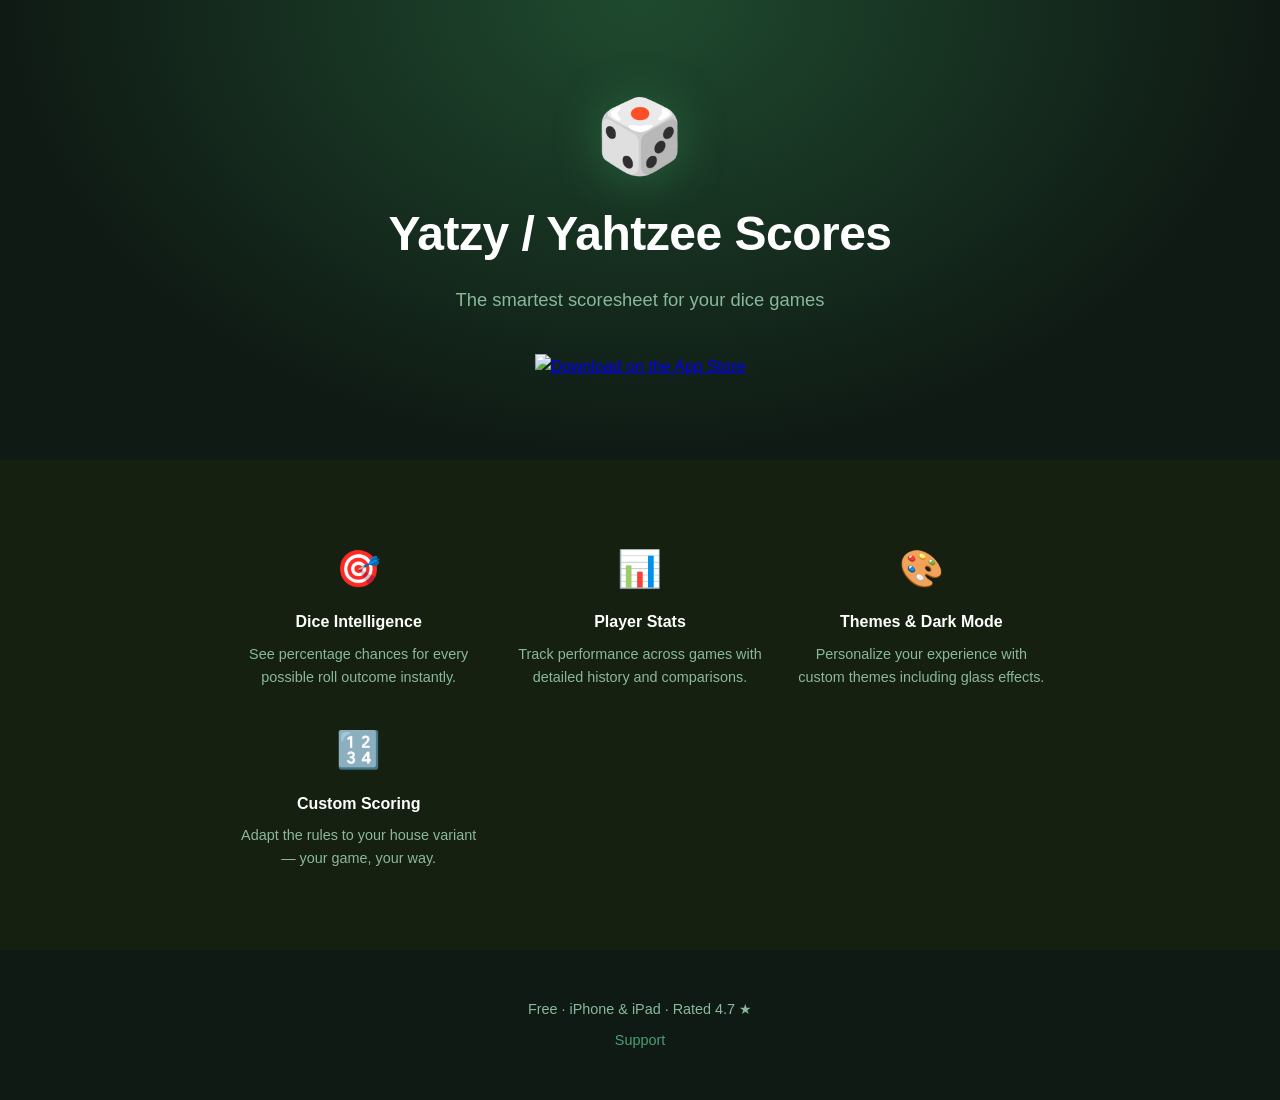
==== landing-page/index.html @ 767a39b3 "Add files via upload" ====
<!DOCTYPE html>
<html lang="en">
<head>
  <meta charset="UTF-8" />
  <meta name="viewport" content="width=device-width, initial-scale=1.0" />
  <title>Yatzy / Yahtzee Scores – Easy Scorecard</title>
  <meta name="description" content="The smartest scoresheet companion for Yahtzee and Yatzy. Track scores, stats, and history — for free on iPhone and iPad." />
  <link rel="stylesheet" href="style.css" />
</head>
<body>

  <header>
    <div class="container">
      <div class="app-icon">🎲</div>
      <h1>Yatzy / Yahtzee Scores</h1>
      <p class="tagline">The smartest scoresheet for your dice games</p>
      <a class="btn-download" href="https://apps.apple.com/us/app/yatzy-yahtzee-scores/id6457514656" target="_blank" rel="noopener">
        <img src="https://developer.apple.com/assets/elements/badges/download-on-the-app-store.svg" alt="Download on the App Store" />
      </a>
    </div>
  </header>

  <section class="features">
    <div class="container">
      <div class="feature-grid">
        <div class="feature">
          <span class="icon">🎯</span>
          <h3>Dice Intelligence</h3>
          <p>See percentage chances for every possible roll outcome instantly.</p>
        </div>
        <div class="feature">
          <span class="icon">📊</span>
          <h3>Player Stats</h3>
          <p>Track performance across games with detailed history and comparisons.</p>
        </div>
        <div class="feature">
          <span class="icon">🎨</span>
          <h3>Themes & Dark Mode</h3>
          <p>Personalize your experience with custom themes including glass effects.</p>
        </div>
        <div class="feature">
          <span class="icon">🔢</span>
          <h3>Custom Scoring</h3>
          <p>Adapt the rules to your house variant — your game, your way.</p>
        </div>
      </div>
    </div>
  </section>

  <footer>
    <div class="container">
      <p>Free · iPhone &amp; iPad · Rated 4.7 ★</p>
      <p><a href="mailto:yatzy.scores@gmail.com">Support</a></p>
    </div>
  </footer>

</body>
</html>
---- landing-page/style.css ----
*, *::before, *::after {
  box-sizing: border-box;
  margin: 0;
  padding: 0;
}

:root {
  --green: #3a7d5a;
  --green-dark: #2a5e42;
  --green-light: #4e9e74;
  --bg: #0f1a14;
  --surface: #162010;
  --text: #e8f5ee;
  --muted: #8ab89a;
}

body {
  font-family: -apple-system, BlinkMacSystemFont, "Segoe UI", Roboto, sans-serif;
  background: var(--bg);
  color: var(--text);
  line-height: 1.6;
}

.container {
  max-width: 860px;
  margin: 0 auto;
  padding: 0 24px;
}

/* ── Header ── */
header {
  text-align: center;
  padding: 100px 24px 80px;
  background: radial-gradient(ellipse at 50% 0%, #1f4a2f 0%, var(--bg) 70%);
}

.app-icon {
  font-size: 72px;
  line-height: 1;
  margin-bottom: 24px;
  filter: drop-shadow(0 4px 24px rgba(74, 200, 120, 0.3));
}

h1 {
  font-size: clamp(2rem, 5vw, 3rem);
  font-weight: 700;
  letter-spacing: -0.5px;
  margin-bottom: 12px;
  color: #fff;
}

.tagline {
  font-size: 1.15rem;
  color: var(--muted);
  margin-bottom: 40px;
}

.btn-download img {
  height: 52px;
  transition: opacity 0.2s, transform 0.2s;
}

.btn-download:hover img {
  opacity: 0.85;
  transform: translateY(-2px);
}

/* ── Features ── */
.features {
  padding: 80px 24px;
  background: var(--surface);
}

.feature-grid {
  display: grid;
  grid-template-columns: repeat(auto-fit, minmax(180px, 1fr));
  gap: 32px;
}

.feature {
  text-align: center;
}

.feature .icon {
  font-size: 36px;
  display: block;
  margin-bottom: 12px;
}

.feature h3 {
  font-size: 1rem;
  font-weight: 600;
  color: #fff;
  margin-bottom: 8px;
}

.feature p {
  font-size: 0.9rem;
  color: var(--muted);
}

/* ── Footer ── */
footer {
  text-align: center;
  padding: 48px 24px;
  color: var(--muted);
  font-size: 0.9rem;
}

footer p + p {
  margin-top: 8px;
}

footer a {
  color: var(--green-light);
  text-decoration: none;
  border-bottom: 1px solid transparent;
  transition: border-color 0.2s;
}

footer a:hover {
  border-color: var(--green-light);
}

/* ── Responsive ── */
@media (max-width: 480px) {
  header {
    padding: 72px 16px 60px;
  }

  .app-icon {
    font-size: 56px;
  }
}
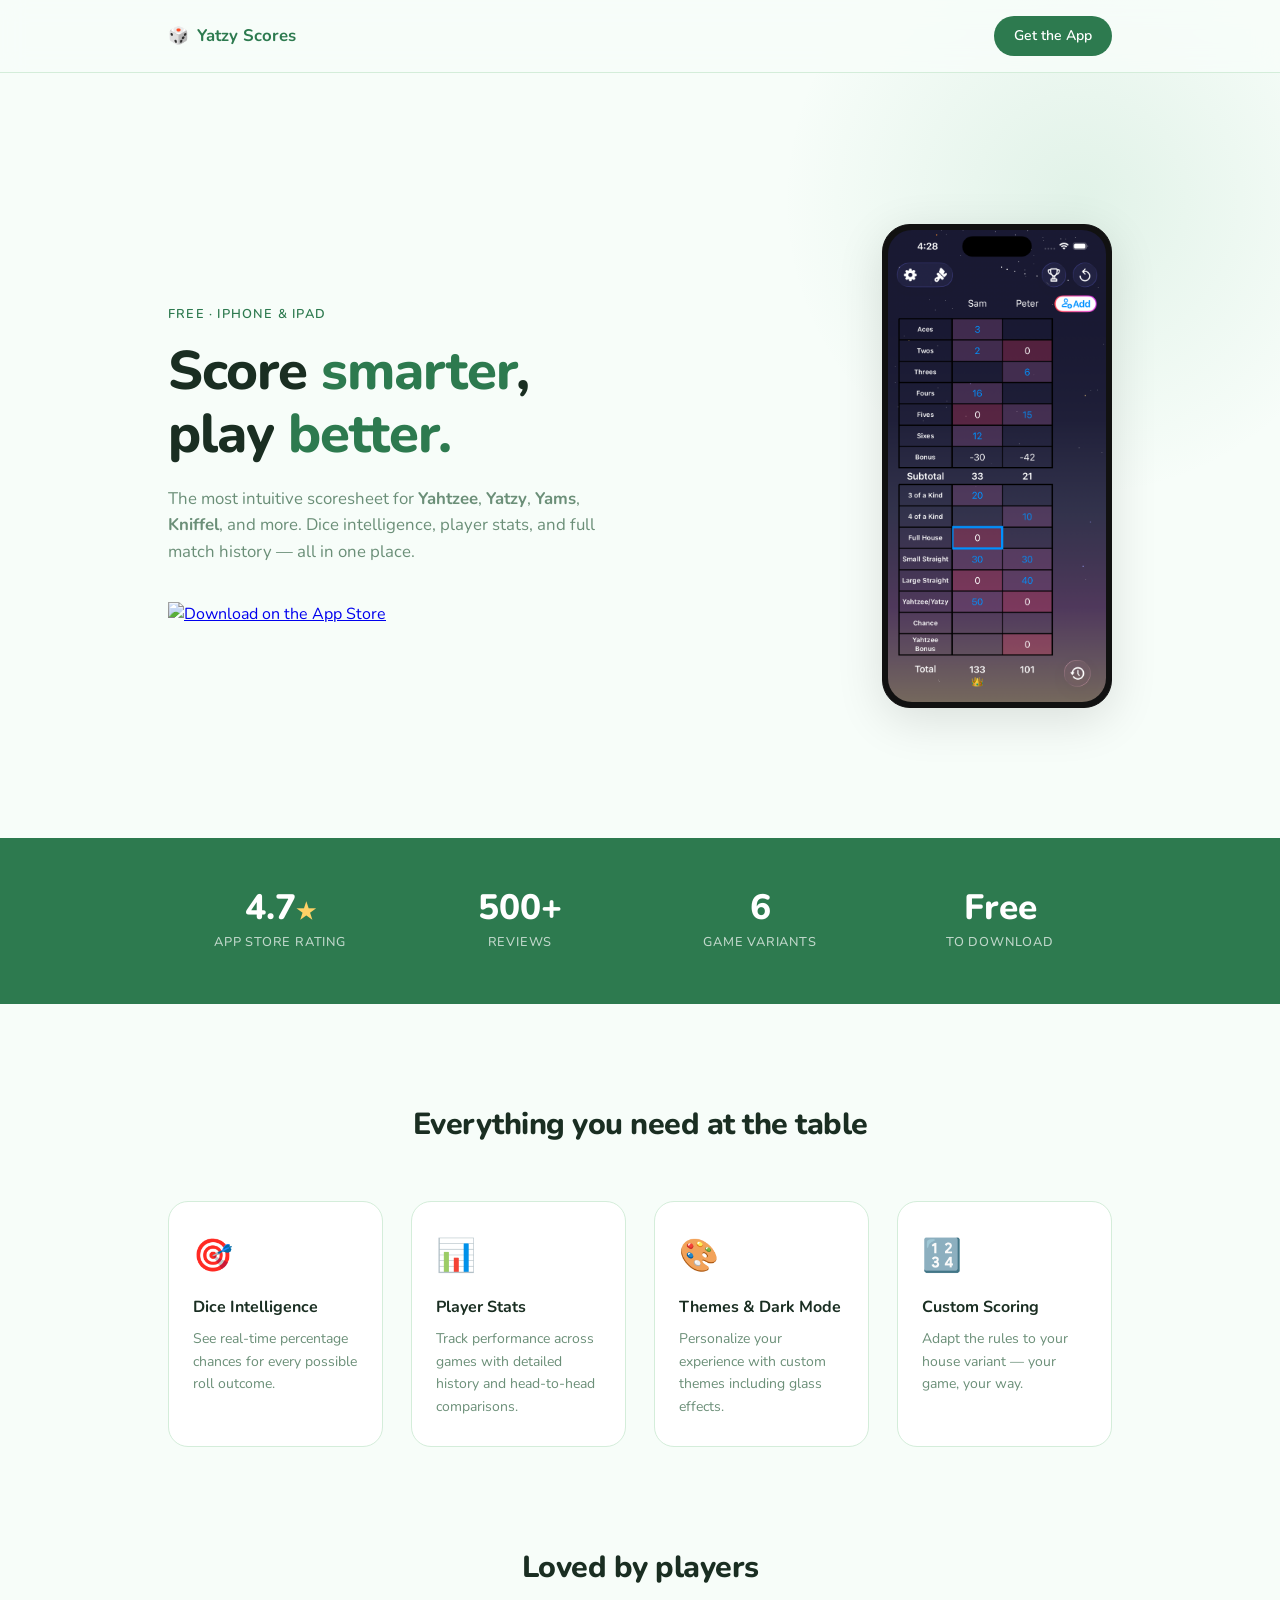
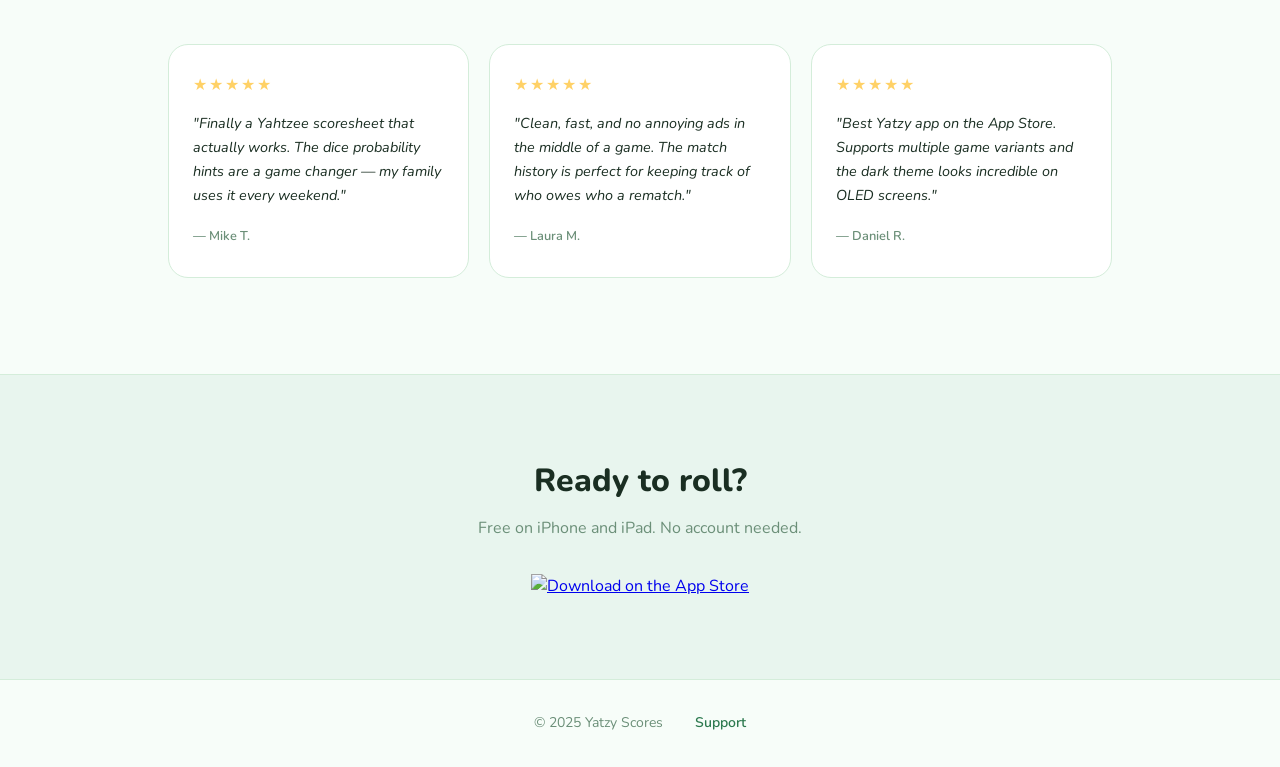
==== commit acfeb428: "Add files via upload" ====
--- a/landing-page/index.html
+++ b/landing-page/index.html
@@ -4,38 +4,82 @@
   <meta charset="UTF-8" />
   <meta name="viewport" content="width=device-width, initial-scale=1.0" />
   <title>Yatzy / Yahtzee Scores – Easy Scorecard</title>
-  <meta name="description" content="The smartest scoresheet companion for Yahtzee and Yatzy. Track scores, stats, and history — for free on iPhone and iPad." />
+  <meta name="description" content="The smartest scoresheet companion for Yahtzee and Yatzy. Track scores, stats, and history — free on iPhone and iPad." />
+  <link rel="preconnect" href="https://fonts.googleapis.com" />
+  <link rel="preconnect" href="https://fonts.gstatic.com" crossorigin />
+  <link href="https://fonts.googleapis.com/css2?family=Nunito:wght@400;500;600;700;800;900&display=swap" rel="stylesheet" />
   <link rel="stylesheet" href="style.css" />
 </head>
 <body>
 
-  <header>
-    <div class="container">
-      <div class="app-icon">🎲</div>
-      <h1>Yatzy / Yahtzee Scores</h1>
-      <p class="tagline">The smartest scoresheet for your dice games</p>
-      <a class="btn-download" href="https://apps.apple.com/us/app/yatzy-yahtzee-scores/id6457514656" target="_blank" rel="noopener">
+  <!-- NAV -->
+  <nav>
+    <div class="nav-inner">
+      <div class="nav-logo">🎲 <span>Yatzy Scores</span></div>
+      <a class="btn-nav" href="https://apps.apple.com/us/app/yatzy-yahtzee-scores/id6457514656" target="_blank" rel="noopener">Get the App</a>
+    </div>
+  </nav>
+
+  <!-- HERO -->
+  <section class="hero">
+    <div class="hero-text">
+      <p class="eyebrow">Free · iPhone &amp; iPad</p>
+      <h1>Score <em>smarter</em>,<br />play <em>better.</em></h1>
+      <p class="subtitle">The most intuitive scoresheet for <strong>Yahtzee</strong>, <strong>Yatzy</strong>, <strong>Yams</strong>, <strong>Kniffel</strong>, and more. Dice intelligence, player stats, and full match history — all in one place.</p>
+      <a class="btn-store" href="https://apps.apple.com/us/app/yatzy-yahtzee-scores/id6457514656" target="_blank" rel="noopener">
         <img src="https://developer.apple.com/assets/elements/badges/download-on-the-app-store.svg" alt="Download on the App Store" />
       </a>
     </div>
-  </header>
 
+    <div class="hero-phone">
+      <div class="screenshot-frame">
+        <img class="phone-screenshot" src="screenshot.png" alt="Yatzy Scores app screenshot" />
+      </div>
+    </div>
+  </section>
+
+  <!-- MILESTONES -->
+  <section class="milestones">
+    <div class="container">
+      <div class="milestone-grid">
+        <div class="milestone">
+          <span class="m-value">4.7<span class="star">★</span></span>
+          <span class="m-label">App Store Rating</span>
+        </div>
+        <div class="milestone">
+          <span class="m-value">500+</span>
+          <span class="m-label">Reviews</span>
+        </div>
+        <div class="milestone">
+          <span class="m-value">6</span>
+          <span class="m-label">Game Variants</span>
+        </div>
+        <div class="milestone">
+          <span class="m-value">Free</span>
+          <span class="m-label">To Download</span>
+        </div>
+      </div>
+    </div>
+  </section>
+
+  <!-- FEATURES -->
   <section class="features">
     <div class="container">
+      <h2 class="section-title">Everything you need at the table</h2>
       <div class="feature-grid">
         <div class="feature">
           <span class="icon">🎯</span>
           <h3>Dice Intelligence</h3>
-          <p>See percentage chances for every possible roll outcome instantly.</p>
+          <p>See real-time percentage chances for every possible roll outcome.</p>
         </div>
         <div class="feature">
           <span class="icon">📊</span>
           <h3>Player Stats</h3>
-          <p>Track performance across games with detailed history and comparisons.</p>
+          <p>Track performance across games with detailed history and head-to-head comparisons.</p>
         </div>
         <div class="feature">
           <span class="icon">🎨</span>
-          <h3>Themes & Dark Mode</h3>
+          <h3>Themes &amp; Dark Mode</h3>
           <p>Personalize your experience with custom themes including glass effects.</p>
         </div>
         <div class="feature">
@@ -47,10 +91,46 @@
     </div>
   </section>
 
+  <!-- REVIEWS -->
+  <section class="reviews">
+    <div class="container">
+      <h2 class="section-title">Loved by players</h2>
+      <div class="review-grid">
+        <div class="review-card">
+          <div class="review-stars">★★★★★</div>
+          <p class="review-text">"Finally a Yahtzee scoresheet that actually works. The dice probability hints are a game changer — my family uses it every weekend."</p>
+          <span class="review-author">— Mike T.</span>
+        </div>
+        <div class="review-card">
+          <div class="review-stars">★★★★★</div>
+          <p class="review-text">"Clean, fast, and no annoying ads in the middle of a game. The match history is perfect for keeping track of who owes who a rematch."</p>
+          <span class="review-author">— Laura M.</span>
+        </div>
+        <div class="review-card">
+          <div class="review-stars">★★★★★</div>
+          <p class="review-text">"Best Yatzy app on the App Store. Supports multiple game variants and the dark theme looks incredible on OLED screens."</p>
+          <span class="review-author">— Daniel R.</span>
+        </div>
+      </div>
+    </div>
+  </section>
+
+  <!-- CTA -->
+  <section class="cta">
+    <div class="container">
+      <h2>Ready to roll?</h2>
+      <p>Free on iPhone and iPad. No account needed.</p>
+      <a class="btn-store" href="https://apps.apple.com/us/app/yatzy-yahtzee-scores/id6457514656" target="_blank" rel="noopener">
+        <img src="https://developer.apple.com/assets/elements/badges/download-on-the-app-store.svg" alt="Download on the App Store" />
+      </a>
+    </div>
+  </section>
+
+  <!-- FOOTER -->
   <footer>
     <div class="container">
-      <p>Free · iPhone &amp; iPad · Rated 4.7 ★</p>
-      <p><a href="mailto:yatzy.scores@gmail.com">Support</a></p>
+      <span>© 2025 Yatzy Scores</span>
+      <a href="mailto:yatzy.scores@gmail.com">Support</a>
     </div>
   </footer>
 
--- a/landing-page/style.css
+++ b/landing-page/style.css
@@ -5,130 +5,380 @@
 }
 
 :root {
-  --green: #3a7d5a;
-  --green-dark: #2a5e42;
-  --green-light: #4e9e74;
-  --bg: #0f1a14;
-  --surface: #162010;
-  --text: #e8f5ee;
-  --muted: #8ab89a;
+  --green: #2d7a4f;
+  --green-light: #4ea974;
+  --green-subtle: #e8f5ee;
+  --text: #1a2e22;
+  --muted: #6b8f78;
+  --bg: #f7fdf9;
+  --card: #ffffff;
+  --border: #d4edda;
 }
 
 body {
-  font-family: -apple-system, BlinkMacSystemFont, "Segoe UI", Roboto, sans-serif;
+  font-family: "Nunito", -apple-system, BlinkMacSystemFont, sans-serif;
   background: var(--bg);
   color: var(--text);
   line-height: 1.6;
+  overflow-x: hidden;
 }
 
 .container {
-  max-width: 860px;
+  max-width: 1000px;
   margin: 0 auto;
-  padding: 0 24px;
-}
-
-/* ── Header ── */
-header {
-  text-align: center;
-  padding: 100px 24px 80px;
-  background: radial-gradient(ellipse at 50% 0%, #1f4a2f 0%, var(--bg) 70%);
-}
-
-.app-icon {
-  font-size: 72px;
-  line-height: 1;
-  margin-bottom: 24px;
-  filter: drop-shadow(0 4px 24px rgba(74, 200, 120, 0.3));
+  padding: 0 28px;
+}
+
+/* ── NAV ── */
+nav {
+  position: sticky;
+  top: 0;
+  z-index: 100;
+  background: rgba(247, 253, 249, 0.85);
+  backdrop-filter: blur(12px);
+  -webkit-backdrop-filter: blur(12px);
+  border-bottom: 1px solid var(--border);
+}
+
+.nav-inner {
+  max-width: 1000px;
+  margin: 0 auto;
+  padding: 16px 28px;
+  display: flex;
+  align-items: center;
+  justify-content: space-between;
+}
+
+.nav-logo {
+  font-size: 1.05rem;
+  font-weight: 700;
+  color: var(--text);
+  display: flex;
+  align-items: center;
+  gap: 8px;
+}
+
+.nav-logo span {
+  color: var(--green);
+}
+
+.btn-nav {
+  background: var(--green);
+  color: #fff;
+  text-decoration: none;
+  padding: 9px 20px;
+  border-radius: 100px;
+  font-size: 0.875rem;
+  font-weight: 600;
+  transition: background 0.2s, transform 0.15s;
+}
+
+.btn-nav:hover {
+  background: var(--green-light);
+  transform: translateY(-1px);
+}
+
+/* ── HERO ── */
+.hero {
+  display: flex;
+  align-items: center;
+  justify-content: space-between;
+  gap: 48px;
+  max-width: 1000px;
+  margin: 0 auto;
+  padding: 80px 28px 60px;
+  min-height: 85vh;
+}
+
+/* gradient blobs */
+.hero::before {
+  content: "";
+  position: absolute;
+  width: 600px;
+  height: 600px;
+  background: radial-gradient(circle, rgba(78,169,116,0.13) 0%, transparent 70%);
+  top: -100px;
+  right: -100px;
+  pointer-events: none;
+  z-index: 0;
+}
+
+.hero-text {
+  flex: 1;
+  position: relative;
+  z-index: 1;
+}
+
+.eyebrow {
+  font-size: 0.8rem;
+  font-weight: 600;
+  text-transform: uppercase;
+  letter-spacing: 1.2px;
+  color: var(--green);
+  margin-bottom: 16px;
 }
 
 h1 {
-  font-size: clamp(2rem, 5vw, 3rem);
-  font-weight: 700;
-  letter-spacing: -0.5px;
-  margin-bottom: 12px;
-  color: #fff;
-}
-
-.tagline {
-  font-size: 1.15rem;
-  color: var(--muted);
-  margin-bottom: 40px;
-}
-
-.btn-download img {
+  font-size: clamp(2.4rem, 5vw, 3.4rem);
+  font-weight: 800;
+  line-height: 1.15;
+  letter-spacing: -1px;
+  color: var(--text);
+  margin-bottom: 20px;
+}
+
+h1 em {
+  font-style: normal;
+  color: var(--green);
+}
+
+.subtitle {
+  font-size: 1.05rem;
+  color: var(--muted);
+  max-width: 440px;
+  margin-bottom: 36px;
+}
+
+.btn-store img {
   height: 52px;
   transition: opacity 0.2s, transform 0.2s;
 }
 
-.btn-download:hover img {
+.btn-store:hover img {
   opacity: 0.85;
   transform: translateY(-2px);
 }
 
-/* ── Features ── */
+/* ── SCREENSHOT FRAME ── */
+.hero-phone {
+  flex-shrink: 0;
+  position: relative;
+  z-index: 1;
+}
+
+.screenshot-frame {
+  width: 230px;
+  border: 1.5px solid #111;
+  border-radius: 28px;
+  padding: 5px;
+  background: #111;
+  box-shadow: 0 12px 48px rgba(0, 0, 0, 0.12);
+}
+
+.phone-screenshot {
+  width: 100%;
+  border-radius: 24px;
+  display: block;
+}
+
+/* ── MILESTONES ── */
+.milestones {
+  background: var(--green);
+  padding: 52px 28px;
+}
+
+.milestone-grid {
+  display: grid;
+  grid-template-columns: repeat(4, 1fr);
+  gap: 16px;
+  text-align: center;
+}
+
+.milestone {
+  display: flex;
+  flex-direction: column;
+  gap: 6px;
+}
+
+.m-value {
+  font-size: 2.2rem;
+  font-weight: 800;
+  color: #fff;
+  line-height: 1;
+}
+
+.star {
+  font-size: 1.4rem;
+  color: #ffd166;
+}
+
+.m-label {
+  font-size: 0.8rem;
+  color: rgba(255,255,255,0.7);
+  font-weight: 500;
+  text-transform: uppercase;
+  letter-spacing: 0.8px;
+}
+
+/* ── FEATURES ── */
 .features {
-  padding: 80px 24px;
-  background: var(--surface);
+  padding: 96px 28px;
+}
+
+.section-title {
+  font-size: 1.9rem;
+  font-weight: 800;
+  text-align: center;
+  margin-bottom: 52px;
+  letter-spacing: -0.5px;
+  color: var(--text);
 }
 
 .feature-grid {
   display: grid;
-  grid-template-columns: repeat(auto-fit, minmax(180px, 1fr));
-  gap: 32px;
+  grid-template-columns: repeat(auto-fit, minmax(200px, 1fr));
+  gap: 28px;
 }
 
 .feature {
-  text-align: center;
+  background: var(--card);
+  border: 1px solid var(--border);
+  border-radius: 20px;
+  padding: 28px 24px;
+  transition: box-shadow 0.2s, transform 0.2s;
+}
+
+.feature:hover {
+  box-shadow: 0 8px 32px rgba(45,122,79,0.1);
+  transform: translateY(-3px);
 }
 
 .feature .icon {
-  font-size: 36px;
+  font-size: 2rem;
   display: block;
-  margin-bottom: 12px;
+  margin-bottom: 14px;
 }
 
 .feature h3 {
   font-size: 1rem;
+  font-weight: 700;
+  margin-bottom: 8px;
+  color: var(--text);
+}
+
+.feature p {
+  font-size: 0.875rem;
+  color: var(--muted);
+  line-height: 1.6;
+}
+
+/* ── REVIEWS ── */
+.reviews {
+  padding: 0 28px 96px;
+  background: var(--bg);
+}
+
+.review-grid {
+  display: grid;
+  grid-template-columns: repeat(auto-fit, minmax(240px, 1fr));
+  gap: 20px;
+}
+
+.review-card {
+  background: var(--card);
+  border: 1px solid var(--border);
+  border-radius: 20px;
+  padding: 28px 24px;
+}
+
+.review-stars {
+  color: #ffd166;
+  font-size: 1rem;
+  margin-bottom: 14px;
+  letter-spacing: 2px;
+}
+
+.review-text {
+  font-size: 0.9rem;
+  color: var(--text);
+  line-height: 1.65;
+  margin-bottom: 16px;
+  font-style: italic;
+}
+
+.review-author {
+  font-size: 0.8rem;
+  color: var(--muted);
   font-weight: 600;
-  color: #fff;
-  margin-bottom: 8px;
-}
-
-.feature p {
-  font-size: 0.9rem;
-  color: var(--muted);
-}
-
-/* ── Footer ── */
+}
+
+/* ── CTA ── */
+.cta {
+  background: var(--green-subtle);
+  border-top: 1px solid var(--border);
+  border-bottom: 1px solid var(--border);
+  padding: 80px 28px;
+  text-align: center;
+}
+
+.cta h2 {
+  font-size: 2rem;
+  font-weight: 800;
+  margin-bottom: 10px;
+  color: var(--text);
+}
+
+.cta p {
+  color: var(--muted);
+  margin-bottom: 32px;
+  font-size: 1rem;
+}
+
+/* ── FOOTER ── */
 footer {
+  padding: 32px 28px;
   text-align: center;
-  padding: 48px 24px;
-  color: var(--muted);
-  font-size: 0.9rem;
-}
-
-footer p + p {
-  margin-top: 8px;
+}
+
+footer .container {
+  display: flex;
+  justify-content: center;
+  align-items: center;
+  gap: 32px;
+  font-size: 0.875rem;
+  color: var(--muted);
 }
 
 footer a {
-  color: var(--green-light);
+  color: var(--green);
   text-decoration: none;
-  border-bottom: 1px solid transparent;
-  transition: border-color 0.2s;
+  font-weight: 600;
 }
 
 footer a:hover {
-  border-color: var(--green-light);
-}
-
-/* ── Responsive ── */
+  text-decoration: underline;
+}
+
+/* ── RESPONSIVE ── */
+@media (max-width: 768px) {
+  .hero {
+    flex-direction: column;
+    text-align: center;
+    padding: 60px 20px 40px;
+    min-height: auto;
+    gap: 48px;
+  }
+
+  .subtitle {
+    max-width: 100%;
+  }
+
+  .milestone-grid {
+    grid-template-columns: repeat(2, 1fr);
+    gap: 28px;
+  }
+
+  .hero::before {
+    display: none;
+  }
+}
+
 @media (max-width: 480px) {
-  header {
-    padding: 72px 16px 60px;
-  }
-
-  .app-icon {
-    font-size: 56px;
-  }
-}
+  h1 {
+    font-size: 2rem;
+  }
+
+  .screenshot-frame {
+    width: 210px;
+  }
+}
